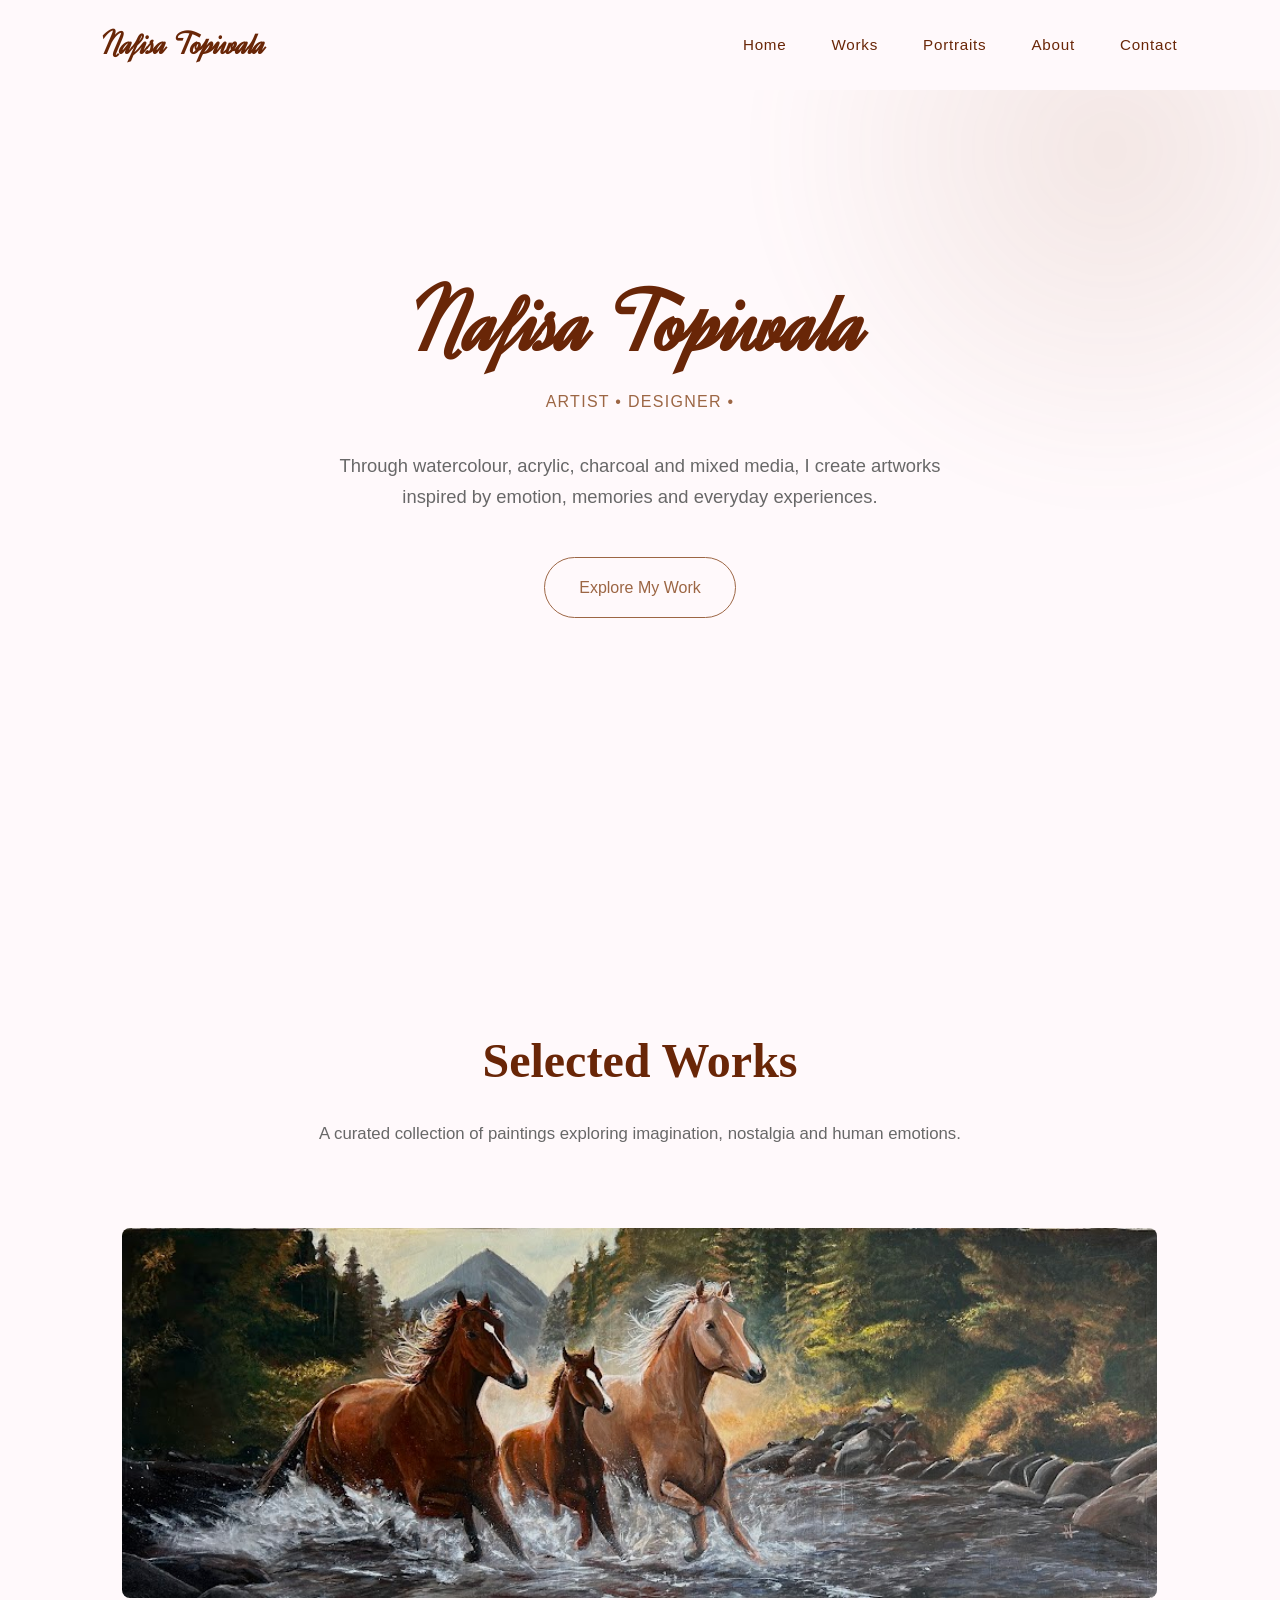
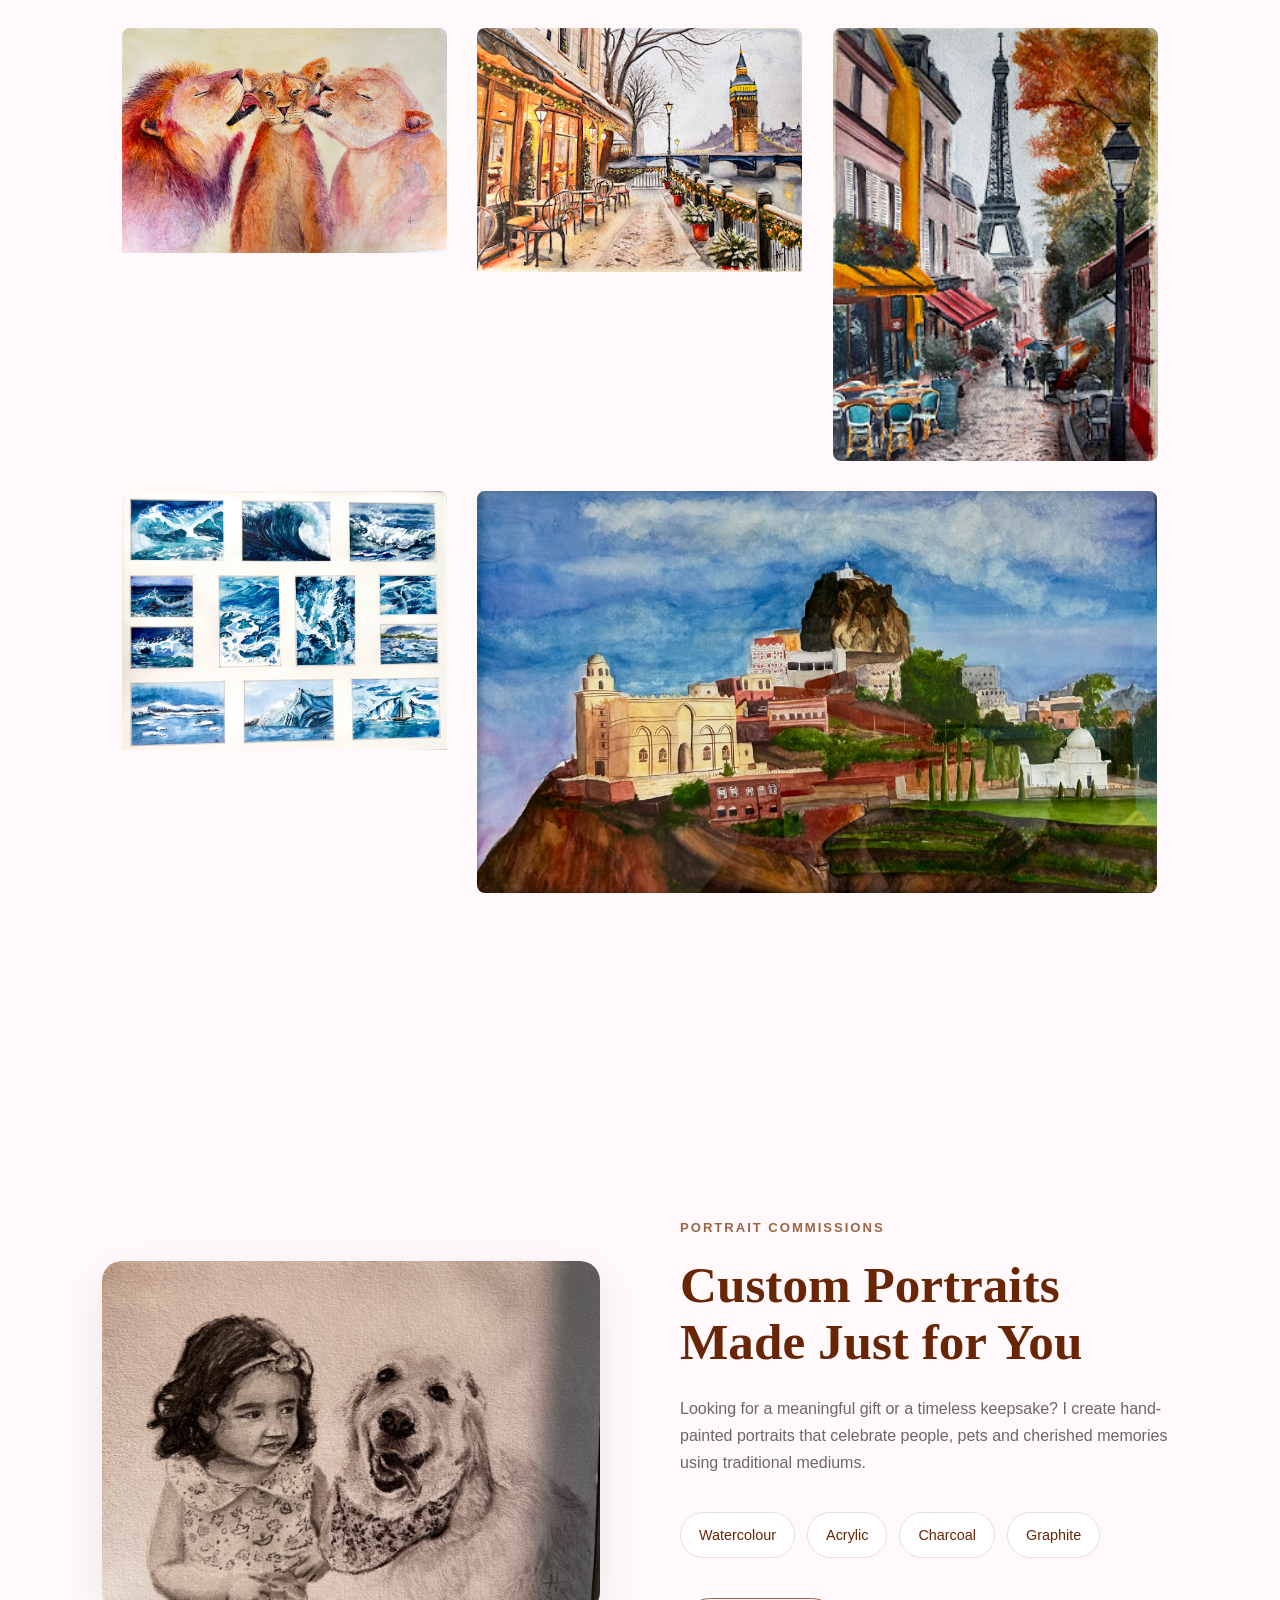
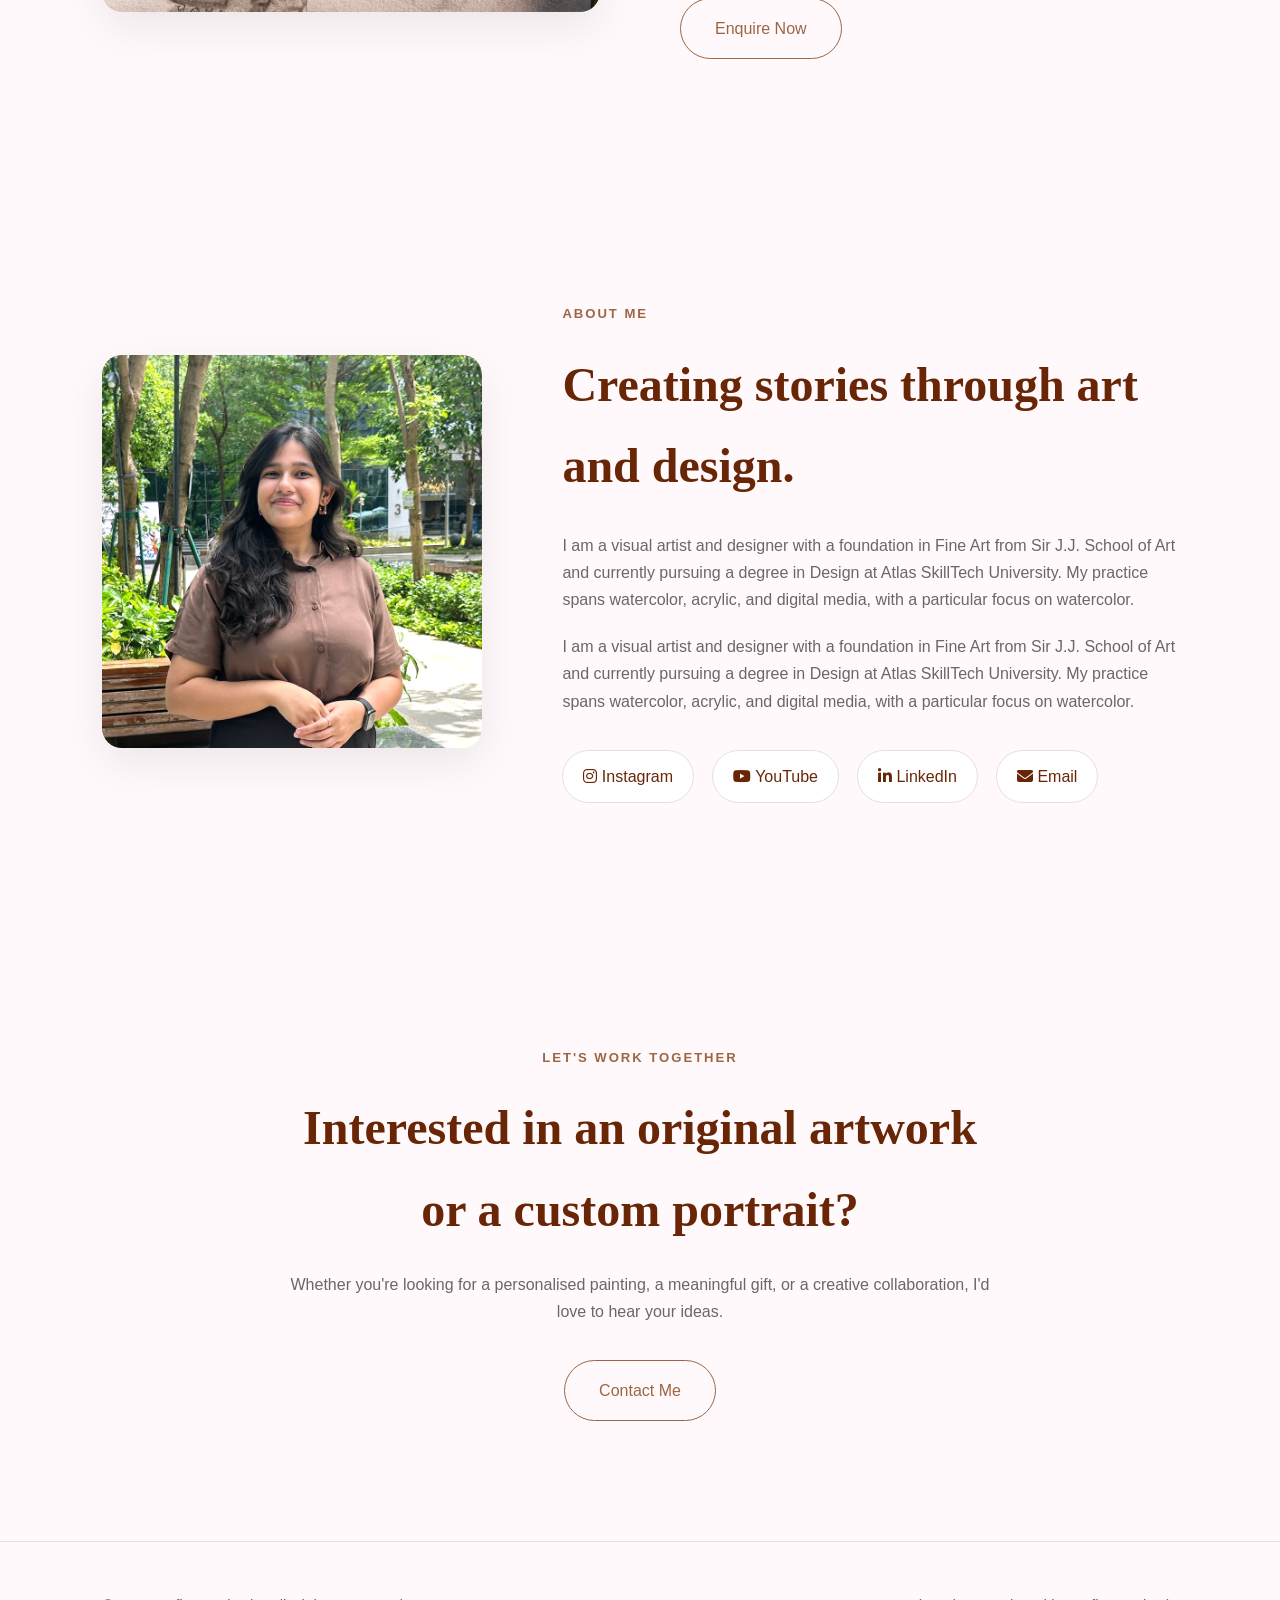
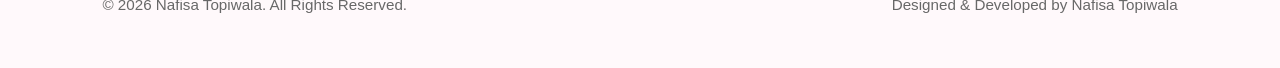
==== index.html @ 3d98a826 "Add files via upload" ====
<!doctype html>
<html lang="en">
  <head>
    <meta charset="UTF-8" />

    <meta name="viewport" content="width=device-width, initial-scale=1.0" />

    <title>Nafisa Topiwala | Artist & Designer</title>

    <meta
      name="description"
      content="Portfolio of artist and designer Nafisa Topiwala showcasing original artworks, portrait commissions and creative projects."
    />

    <link rel="icon" href="favicon.ico" />

    <!-- Google Fonts -->
    <link rel="preconnect" href="https://fonts.googleapis.com" />
    <link rel="preconnect" href="https://fonts.gstatic.com" crossorigin />
    <link
      href="https://fonts.googleapis.com/css2?family=Dynalight&family=Kaushan+Script&family=Playfair+Display:ital,wght@0,400..900;1,400..900&display=swap"
      rel="stylesheet"
    />

    <!-- Font Awesome -->
    <link
      rel="stylesheet"
      href="https://cdnjs.cloudflare.com/ajax/libs/font-awesome/6.6.0/css/all.min.css"
    />

    <!-- CSS -->
    <link rel="stylesheet" href="css/style.css" />
  </head>

  <body>
    <header>
      <nav class="navbar">
        <div class="logo">
          <h2>Nafisa Topiwala</h2>
        </div>

        <ul class="nav-links">
          <li><a href="#">Home</a></li>

          <li><a href="#gallery">Works</a></li>

          <li><a href="#portraits">Portraits</a></li>

          <li><a href="#about">About</a></li>

          <li><a href="contact.html">Contact</a></li>
        </ul>
      </nav>
    </header>

    <!-- ================= HERO ================= -->

    <section class="hero" id="home">
      <div class="hero-content">
        <h1>Nafisa Topiwala</h1>

        <h2>Artist • Designer •</h2>

        <p class="hero-text">
          Through watercolour, acrylic, charcoal and mixed media, I create
          artworks inspired by emotion, memories and everyday experiences.
        </p>

        <a href="#gallery" class="btn-primary"> Explore My Work </a>
      </div>
    </section>

    <!-- ================= GALLERY ================= -->

    <section id="gallery">
      <div class="section-title">
        <h2>Selected Works</h2>

        <p>
          A curated collection of paintings exploring imagination, nostalgia and
          human emotions.
        </p>
      </div>

      <div class="gallery">
        <!-- Artwork 1 -->

        <div
          class="gallery-item hero-art"
          data-title="Horses"
          data-medium="Acrylic"
          data-description="A visual exploration of dreams, hope and childhood imagination."
        >
          <img src="images/horses acrylic.JPG" alt="horse fam" />

          <div class="overlay">
            <h3>Horses</h3>

            <p>Acrylic</p>
          </div>
        </div>

        <!-- Artwork 2 -->

        <div
          class="gallery-item medium"
          data-title="Family"
          data-medium="Watercolour"
          data-description="A quiet reflection on memories and relationships."
        >
          <img src="images/family.JPG" alt="Grey Pearls" />

          <div class="overlay">
            <h3>Family</h3>

            <p>Watercolour</p>
          </div>
        </div>

        <!-- Artwork 3 -->

        <div
          class="gallery-item square"
          data-title="Christmas in London"
          data-medium="Watercolour"
          data-description="Capturing movement, grace and strength."
        >
          <img src="images/london.JPG" alt="london" />

          <div class="overlay">
            <h3>Christmas in London</h3>

            <p>Watercolour</p>
          </div>
        </div>

        <!-- Artwork 4 -->

        <div
          class="gallery-item tall"
          data-title="Paris"
          data-medium="Watercolour"
          data-description="Inspired by architecture and everyday city life."
        >
          <img src="images/paris.JPG" alt="Paris" />

          <div class="overlay">
            <h3>Paris</h3>

            <p>Watercolour</p>
          </div>
        </div>

        <!-- Artwork 5 -->

        <div
          class="gallery-item square"
          data-title="Blue Series"
          data-medium="Acrylic"
          data-description="Exploring emotion through colour and texture."
        >
          <img src="images/blue sereis .jpg" alt="Mighty" />

          <div class="overlay">
            <h3>Blue series</h3>

            <p>Acrylic</p>
          </div>
        </div>

        <!-- Artwork 6 -->

        <div
          class="gallery-item large"
          data-title="Yemen"
          data-medium="Watercolour"
          data-description="A celebration of family, courage and belonging."
        >
          <img src="images/yemen.JPG" alt="Horses" />

          <div class="overlay">
            <h3>Yemen</h3>

            <p>Watercolour</p>
          </div>
        </div>
      </div>
    </section>

    <!-- ================= PORTRAIT COMMISSIONS ================= -->

    <section id="portraits">
      <div class="portraits">
        <div class="portrait-image">
          <img src="images/portrait.JPG" alt="Portrait Commission" />
        </div>

        <div class="portrait-content">
          <span class="section-tag"> Portrait Commissions </span>

          <h2>Custom Portraits Made Just for You</h2>

          <p>
            Looking for a meaningful gift or a timeless keepsake? I create
            hand-painted portraits that celebrate people, pets and cherished
            memories using traditional mediums.
          </p>

          <div class="mediums">
            <span>Watercolour</span>

            <span>Acrylic</span>

            <span>Charcoal</span>

            <span>Graphite</span>
          </div>

          <a href="contact.html" class="btn-primary"> Enquire Now </a>
        </div>
      </div>
    </section>
    <!-- ================= ABOUT ================= -->

    <section id="about">
      <div class="about">
        <div class="about-image">
          <img src="images/me.png" alt="Nafisa Topiwala" />
        </div>

        <div class="about-content">
          <span class="section-tag"> About Me </span>

          <h2>Creating stories through art and design.</h2>

          <p>
            I am a visual artist and designer with a foundation in Fine Art from
            Sir J.J. School of Art and currently pursuing a degree in Design at
            Atlas SkillTech University. My practice spans watercolor, acrylic,
            and digital media, with a particular focus on watercolor.
          </p>

          <p>
            I am a visual artist and designer with a foundation in Fine Art from
            Sir J.J. School of Art and currently pursuing a degree in Design at
            Atlas SkillTech University. My practice spans watercolor, acrylic,
            and digital media, with a particular focus on watercolor.
          </p>

          <div class="social-links">
            <a
              href="https://www.instagram.com/nafus_unique_creations?igsh=MTU2YnB0bTZuMTIxcQ%3D%3D&utm_source=qr"
              target="_blank"
            >
              <i class="fab fa-instagram"></i>

              Instagram
            </a>

            <a
              href="https://youtube.com/@nafusuniquecreation?si=cK5KbiIhk68uxnvi"
              target="_blank"
            >
              <i class="fab fa-youtube"></i>

              YouTube
            </a>

            <a href="https://linkedin.com/in/YOURUSERNAME" target="_blank">
              <i class="fab fa-linkedin-in"></i>

              LinkedIn
            </a>

            <a href="mailto:by.nafu@gmail.com">
              <i class="fas fa-envelope"></i>

              Email
            </a>
          </div>
        </div>
      </div>
    </section>

    <!-- ================= CTA ================= -->

    <section class="cta">
      <div class="cta-content">
        <span class="section-tag"> Let's Work Together </span>

        <h2>Interested in an original artwork or a custom portrait?</h2>

        <p>
          Whether you're looking for a personalised painting, a meaningful gift,
          or a creative collaboration, I'd love to hear your ideas.
        </p>

        <a href="contact.html" class="btn-primary"> Contact Me </a>
      </div>
    </section>

    <!-- ================= FOOTER ================= -->

    <footer>
      <p>© 2026 Nafisa Topiwala. All Rights Reserved.</p>

      <p>Designed & Developed by Nafisa Topiwala</p>
    </footer>
    <!-- ================= LIGHTBOX ================= -->

    <div class="lightbox">
      <span class="close">&times;</span>

      <button class="prev" aria-label="Previous Artwork">&#10094;</button>

      <div class="lightbox-content">
        <img class="lightbox-image" src="" alt="Artwork" />

        <div class="lightbox-info">
          <h2 class="art-title"></h2>

          <p class="art-medium"></p>

          <p class="art-description"></p>
        </div>
      </div>

      <button class="next" aria-label="Next Artwork">&#10095;</button>
    </div>

    <!-- ================= JAVASCRIPT ================= -->

    <script src="js/script.js"></script>
  </body>
</html>
---- css/style.css ----
/*======================================================
                    GOOGLE FONTS
======================================================*/

@import url("https://fonts.googleapis.com/css2?family=Dynalight&family=Kaushan+Script&family=Playfair+Display:ital,wght@0,400..900;1,400..900&display=swap");

/*======================================================
                    ROOT VARIABLES
======================================================*/

:root {
  --bg: #fff9fb;

  --text: #692607;
  --light-text: #686868;

  --accent: #9c6644;
  --accent-light: #c08962;

  --line: #e6dfd6;

  --shadow: 0 15px 45px rgba(0, 0, 0, 0.08);

  --radius: 18px;

  --transition: 0.45s ease;

  --max-width: 1300px;
}

/*======================================================
                        RESET
======================================================*/

* {
  margin: 0;
  padding: 0;
  box-sizing: border-box;
}

html {
  scroll-behavior: smooth;
}

body {
  background: var(--bg);

  color: var(--text);

  font-family: "Inter", sans-serif;

  overflow-x: hidden;

  line-height: 1.7;

  position: relative;
}

/*======================================================
                PAPER TEXTURE
======================================================*/

body::before {
  content: "";

  position: fixed;

  inset: 0;

  opacity: 0.18;

  pointer-events: none;

  background-image:
    radial-gradient(
      circle at 20% 20%,
      rgba(0, 0, 0, 0.02) 0 1px,
      transparent 1px
    ),
    radial-gradient(
      circle at 80% 30%,
      rgba(0, 0, 0, 0.02) 0 1px,
      transparent 1px
    ),
    radial-gradient(
      circle at 40% 80%,
      rgba(0, 0, 0, 0.015) 0 1px,
      transparent 1px
    );

  background-size:
    130px 130px,
    180px 180px,
    150px 150px;

  z-index: -1;
}

/*======================================================
                SCROLLBAR
======================================================*/

::-webkit-scrollbar {
  width: 10px;
}

::-webkit-scrollbar-track {
  background: #efe9df;
}

::-webkit-scrollbar-thumb {
  background: var(--accent);

  border-radius: 20px;
}

::-webkit-scrollbar-thumb:hover {
  background: #7b5238;
}

/*======================================================
                    LINKS
======================================================*/

a {
  text-decoration: none;

  color: inherit;
}

/*======================================================
                IMAGES
======================================================*/

img {
  width: 100%;

  display: block;
}

/*======================================================
                SECTION SPACING
======================================================*/

section {
  width: 100%;

  padding: 120px 8%;
}

.section-title {
  max-width: 700px;

  margin: auto;

  text-align: center;

  margin-bottom: 80px;
}

.section-title h2 {
  font-family: "", serif;

  font-size: 3rem;

  font-weight: 600;

  margin-bottom: 18px;
}

.section-title p {
  color: var(--light-text);

  font-size: 1.05rem;
}

/*======================================================
                    NAVIGATION
======================================================*/

header {
  position: fixed;

  top: 0;

  left: 0;

  width: 100%;

  z-index: 1000;

  background: transparent;

  transition: 0.35s ease;
}

.navbar {
  background: #fff9fb;
  max-width: 100%;

  margin: auto;

  height: 90px;

  display: flex;

  justify-content: space-between;

  align-items: center;

  padding: 0 8%;
}

.logo h2 {
  font-family: "Dynalight", serif;

  font-size: 2rem;

  font-weight: 600;
}

.nav-links {
  display: flex;

  list-style: none;

  gap: 45px;
}

.nav-links a {
  position: relative;

  font-size: 0.95rem;

  letter-spacing: 0.05em;

  transition: 0.3s;
}

.nav-links a::after {
  content: "";

  position: absolute;

  left: 0;

  bottom: -8px;

  width: 0;

  height: 1px;

  background: var(--accent);

  transition: 0.4s;
}

.nav-links a:hover {
  color: var(--accent);
}

.nav-links a:hover::after {
  width: 100%;
}

/*======================================================
            GLASS EFFECT AFTER SCROLL
======================================================*/

header.scrolled {
  backdrop-filter: blur(18px);

  -webkit-backdrop-filter: blur(18px);

  background: rgba(250, 248, 244, 0.95);

  border-bottom: 1px solid rgba(0, 0, 0, 0.05);

  box-shadow: 0 8px 25px rgba(0, 0, 0, 0.06);
}
/*======================================================
                    HERO
======================================================*/

.hero {
  min-height: 100vh;

  padding-top: 120px;

  display: flex;

  justify-content: center;

  align-items: center;

  text-align: center;

  position: relative;

  overflow: hidden;
}

.hero::before {
  content: "";

  position: absolute;

  width: 700px;

  height: 700px;

  background: radial-gradient(
    circle,
    rgba(156, 102, 68, 0.12),
    transparent 70%
  );

  border-radius: 50%;

  top: -200px;

  right: -180px;

  filter: blur(30px);
}

.hero-content {
  max-width: 900px;

  z-index: 2;
}

.hero h1 {
  font-family: "Dynalight", serif;

  font-size: 5.5rem;

  font-weight: 600;

  line-height: 1;

  margin-bottom: 18px;
}

.hero h2 {
  font-weight: 400;

  letter-spacing: 0.08em;

  text-transform: uppercase;

  color: var(--accent);

  margin-bottom: 35px;

  font-size: 1rem;
}

.hero-text {
  max-width: 650px;

  margin: auto;

  color: var(--light-text);

  font-size: 1.15rem;

  margin-bottom: 45px;
}

/*======================================================
                    BUTTON
======================================================*/

.btn-primary {
  display: inline-block;

  padding: 16px 34px;

  border: 1px solid var(--accent);

  border-radius: 50px;

  color: var(--accent);

  transition: var(--transition);

  font-weight: 500;
}

.btn-primary:hover {
  background: var(--accent);

  color: white;

  transform: translateY(-4px);

  box-shadow: 0 12px 30px rgba(156, 102, 68, 0.18);
}
/*======================================================
                    GALLERY
======================================================*/

.gallery {
  max-width: 1200px;
  margin: 80px auto;
  padding: 0 20px;

  display: grid;
  grid-template-columns: repeat(12, 1fr);
  gap: 30px;
}

.large {
  grid-column: span 8;
}

.medium {
  grid-column: span 4;
}

.square {
  grid-column: span 4;
}

.tall {
  grid-column: span 4;
}

.hero-art {
  grid-column: 1 / -1;
}

.gallery-item {
  position: relative;
  overflow: hidden;
  border-radius: 8px;
}

.gallery-item img {
  width: 100%;
  height: auto;
  display: block;

  transition: 0.45s ease;
}

.gallery-item:hover img {
  transform: scale(1.04);
}

@media (max-width: 900px) {
  .gallery {
    grid-template-columns: repeat(2, 1fr);
  }

  .hero-art,
  .large,
  .medium,
  .square,
  .tall {
    grid-column: span 1;
  }
}

@media (max-width: 600px) {
  .gallery {
    grid-template-columns: 1fr;
  }
}
/*======================================================
                OVERLAY
======================================================*/
.overlay {
  position: absolute;

  inset: 0;

  display: flex;

  flex-direction: column;

  justify-content: flex-end;

  padding: 32px;

  background: linear-gradient(
    to top,
    rgba(0, 0, 0, 0.75),
    rgba(0, 0, 0, 0.15),
    transparent
  );

  color: white;

  opacity: 0;

  transition: 0.35s ease;
}

.gallery-item:hover .overlay {
  opacity: 1;
}

.overlay h3 {
  font-family: "Cormorant Garamond", serif;

  font-size: 2rem;

  margin-bottom: 8px;

  transform: translateY(25px);

  transition: 0.45s;
}

.overlay p {
  font-size: 0.95rem;

  opacity: 0.85;

  margin-bottom: 12px;

  transform: translateY(25px);

  transition: 0.55s;
}

.overlay span {
  display: inline-block;

  width: max-content;

  padding: 8px 18px;

  border: 1px solid rgba(255, 255, 255, 0.4);

  border-radius: 40px;

  font-size: 0.8rem;

  letter-spacing: 0.05em;

  transform: translateY(25px);

  transition: 0.65s;
}

.gallery-item:hover .overlay h3,
.gallery-item:hover .overlay p,
.gallery-item:hover .overlay span {
  transform: translateY(0);
}

/*======================================================
                LIGHTBOX
======================================================*/

.lightbox {
  position: fixed;

  inset: 0;

  background: rgba(15, 15, 15, 0.95);

  display: flex;

  justify-content: center;

  align-items: center;

  opacity: 0;

  visibility: hidden;

  transition: 0.35s;

  z-index: 9999;

  padding: 50px;
}

.lightbox.active {
  opacity: 1;

  visibility: visible;
}

.lightbox-image {
  max-width: 88vw;

  max-height: 85vh;

  border-radius: 10px;

  box-shadow: 0 30px 80px rgba(0, 0, 0, 0.5);

  animation: zoomImage 0.4s ease;
}

.close {
  position: absolute;

  top: 35px;

  right: 45px;

  color: white;

  font-size: 3rem;

  cursor: pointer;

  transition: 0.3s;
}

.close:hover {
  transform: rotate(90deg);

  color: var(--accent-light);
}

/*======================================================
            LIGHTBOX ANIMATION
======================================================*/

@keyframes zoomImage {
  from {
    opacity: 0;

    transform: scale(0.8);
  }

  to {
    opacity: 1;

    transform: scale(1);
  }
}

/*======================================================
            SECTION TAG
======================================================*/

.section-tag {
  display: inline-block;

  margin-bottom: 18px;

  letter-spacing: 0.15em;

  text-transform: uppercase;

  color: var(--accent);

  font-size: 0.82rem;

  font-weight: 600;
}
/*======================================================
                PORTRAITS SECTION
======================================================*/

.portraits {
  max-width: 1300px;

  margin: auto;

  display: grid;

  grid-template-columns: 1fr 1fr;

  align-items: center;

  gap: 80px;
}

.portrait-image {
  overflow: hidden;

  border-radius: 20px;

  box-shadow: var(--shadow);
}

.portrait-image img {
  transition: 0.8s ease;
}

.portrait-image:hover img {
  transform: scale(1.05);
}

.portrait-content h2 {
  font-family: "Cormorant Garamond", serif;

  font-size: 3.2rem;

  margin-bottom: 25px;

  line-height: 1.1;
}

.portrait-content p {
  color: var(--light-text);

  margin-bottom: 35px;
}

.mediums {
  display: flex;

  flex-wrap: wrap;

  gap: 12px;

  margin-bottom: 40px;
}

.mediums span {
  border: 1px solid var(--line);

  padding: 10px 18px;

  border-radius: 40px;

  font-size: 0.9rem;

  background: white;

  transition: 0.3s;
}

.mediums span:hover {
  background: var(--accent);

  color: white;
}

/*======================================================
                    ABOUT
======================================================*/

.about {
  max-width: 1300px;

  margin: auto;

  display: grid;

  grid-template-columns: 380px 1fr;

  gap: 80px;

  align-items: center;
}

.about-image {
  overflow: hidden;

  border-radius: 20px;

  box-shadow: var(--shadow);
}

.about-image img {
  transition: 0.8s;
}

.about-image:hover img {
  transform: scale(1.05);
}

.about-content h2 {
  font-family: "Cormorant Garamond", serif;

  font-size: 3rem;

  margin-bottom: 25px;
}

.about-content p {
  color: var(--light-text);

  margin-bottom: 20px;
}

.social-links {
  display: flex;

  flex-wrap: wrap;

  gap: 18px;

  margin-top: 35px;
}

.social-links a {
  border: 1px solid var(--line);

  padding: 12px 20px;

  border-radius: 40px;

  transition: 0.35s;

  background: white;
}

.social-links a:hover {
  background: var(--accent);

  color: white;

  transform: translateY(-3px);
}

/*======================================================
                CALL TO ACTION
======================================================*/

.cta {
  text-align: center;
}

.cta-content {
  max-width: 700px;

  margin: auto;
}

.cta h2 {
  font-family: "Cormorant Garamond", serif;

  font-size: 3rem;

  margin-bottom: 20px;
}

.cta p {
  color: var(--light-text);

  margin-bottom: 35px;
}

/*======================================================
                    FOOTER
======================================================*/

footer {
  padding: 50px 8%;

  border-top: 1px solid var(--line);

  display: flex;

  justify-content: space-between;

  align-items: center;

  flex-wrap: wrap;

  gap: 15px;

  color: var(--light-text);

  font-size: 0.95rem;
}

/*======================================================
                SCROLL ANIMATION
======================================================*/

.reveal {
  opacity: 0;

  transform: translateY(70px);

  transition: 1s ease;
}

.reveal.active {
  opacity: 1;

  transform: translateY(0);
}

/*======================================================
            HOVER IMPROVEMENTS
======================================================*/

.gallery-item,
.portrait-image,
.about-image {
  will-change: transform;
}

/*======================================================
            SELECTION COLOR
======================================================*/

::selection {
  background: var(--accent);

  color: white;
}
/*======================================================
                    LARGE LAPTOP
======================================================*/

@media (max-width: 1200px) {
  .hero h1 {
    font-size: 4.5rem;
  }

  .section-title h2,
  .about-content h2,
  .cta h2,
  .portrait-content h2 {
    font-size: 2.6rem;
  }
}

/*======================================================
                    TABLET
======================================================*/

@media (max-width: 992px) {
  section {
    padding: 90px 6%;
  }

  .navbar {
    padding: 22px 6%;
  }

  .hero h1 {
    font-size: 4rem;
  }

  .hero-text {
    font-size: 1rem;
  }

  .gallery {
    grid-template-columns: repeat(2, 1fr);
  }

  .portraits {
    grid-template-columns: 1fr;
  }

  .about {
    grid-template-columns: 1fr;
  }

  .about-image {
    max-width: 420px;

    margin: auto;
  }

  footer {
    justify-content: center;

    text-align: center;
  }
}

/*======================================================
                    MOBILE
======================================================*/

@media (max-width: 768px) {
  .navbar {
    flex-direction: column;

    gap: 20px;
  }

  .nav-links {
    gap: 22px;

    flex-wrap: wrap;

    justify-content: center;
  }

  .hero {
    padding-top: 130px;
  }

  .hero h1 {
    font-size: 3.2rem;
  }

  .hero h2 {
    font-size: 0.85rem;
  }

  .hero-text {
    font-size: 0.95rem;
  }

  .section-title {
    margin-bottom: 50px;
  }

  .section-title h2 {
    font-size: 2.4rem;
  }

  .gallery {
    grid-template-columns: 1fr;
  }

  .gallery-item {
    grid-row: span 28 !important;
  }

  .portrait-content h2 {
    font-size: 2.5rem;
  }

  .about-content h2 {
    font-size: 2.5rem;
  }

  .cta h2 {
    font-size: 2.4rem;
  }

  .social-links {
    justify-content: center;
  }

  .mediums {
    justify-content: center;
  }

  .lightbox {
    padding: 20px;
  }

  .lightbox-image {
    max-width: 95vw;

    max-height: 75vh;
  }

  .close {
    top: 18px;

    right: 22px;

    font-size: 2.3rem;
  }
}

/*======================================================
                SMALL PHONES
======================================================*/

@media (max-width: 480px) {
  section {
    padding: 75px 5%;
  }

  .logo h2 {
    font-size: 1.7rem;
  }

  .hero h1 {
    font-size: 2.6rem;

    line-height: 1.1;
  }

  .hero h2 {
    font-size: 0.8rem;
  }

  .hero-text {
    font-size: 0.92rem;
  }

  .btn-primary {
    padding: 14px 28px;
  }

  .section-title h2 {
    font-size: 2rem;
  }

  .about-content h2 {
    font-size: 2rem;
  }

  .portrait-content h2 {
    font-size: 2rem;
  }

  .cta h2 {
    font-size: 2rem;
  }

  .gallery {
    gap: 18px;
  }

  .social-links {
    flex-direction: column;
  }

  .social-links a {
    text-align: center;
  }

  .mediums {
    gap: 10px;
  }

  .mediums span {
    font-size: 0.8rem;
  }

  footer {
    flex-direction: column;

    font-size: 0.85rem;
  }
}

/*======================================================
            HOVER ONLY ON DESKTOP
======================================================*/

@media (hover: hover) {
  .gallery-item:hover {
    transform: translateY(-10px);
  }

  .btn-primary:hover {
    transform: translateY(-4px);
  }
}

/*======================================================
            REDUCE MOTION
======================================================*/

@media (prefers-reduced-motion: reduce) {
  * {
    animation: none !important;

    transition: none !important;

    scroll-behavior: auto !important;
  }
}
/*======================================================
                    CONTACT PAGE
======================================================*/

.contact-page {
  min-height: 100vh;

  padding-top: 170px;
}

.contact-heading {
  max-width: 700px;

  margin: auto;

  text-align: center;

  margin-bottom: 80px;
}

.contact-heading h1 {
  font-family: "Cormorant Garamond", serif;

  font-size: 4rem;

  margin-bottom: 20px;
}

.contact-heading p {
  color: var(--light-text);
}

.contact-container {
  max-width: 1200px;

  margin: auto;

  display: grid;

  grid-template-columns: 1fr 1.4fr;

  gap: 80px;
}

.contact-info h2 {
  font-family: "Cormorant Garamond", serif;

  margin-bottom: 30px;

  font-size: 2rem;
}

.contact-info p {
  margin-bottom: 28px;

  color: var(--light-text);
}

.contact-form {
  background: white;

  padding: 50px;

  border-radius: 20px;

  box-shadow: var(--shadow);
}

.contact-form form {
  display: flex;

  flex-direction: column;

  gap: 22px;
}

.contact-form input,
.contact-form textarea {
  border: none;

  border-bottom: 1px solid var(--line);

  padding: 16px 5px;

  font-size: 1rem;

  background: none;

  font-family: "Inter", sans-serif;

  outline: none;
}

.contact-form textarea {
  resize: vertical;
}

.contact-form input:focus,
.contact-form textarea:focus {
  border-color: var(--accent);
}

@media (max-width: 900px) {
  .contact-container {
    grid-template-columns: 1fr;
  }
}
/*======================================================
                CONTACT LINKS
======================================================*/

.contact-links {
  display: flex;

  flex-direction: column;

  gap: 18px;

  margin-top: 40px;
}

.contact-links a {
  display: flex;

  align-items: center;

  gap: 20px;

  padding: 20px;

  background: white;

  border-radius: 16px;

  transition: 0.35s;

  box-shadow: 0 8px 25px rgba(0, 0, 0, 0.05);
}

.contact-links a:hover {
  transform: translateY(-6px);

  box-shadow: 0 18px 45px rgba(0, 0, 0, 0.1);
}

.contact-links i {
  width: 55px;

  height: 55px;

  display: flex;

  align-items: center;

  justify-content: center;

  border-radius: 50%;

  background: #f3eee7;

  color: var(--accent);

  font-size: 1.2rem;

  transition: 0.3s;
}

.contact-links h3 {
  margin-bottom: 5px;

  font-size: 1rem;

  font-weight: 600;
}
.contact-links a:hover i {
  background: var(--accent);

  color: white;
}
.contact-links p {
  margin: 0;

  color: var(--light-text);

  font-size: 0.92rem;
}
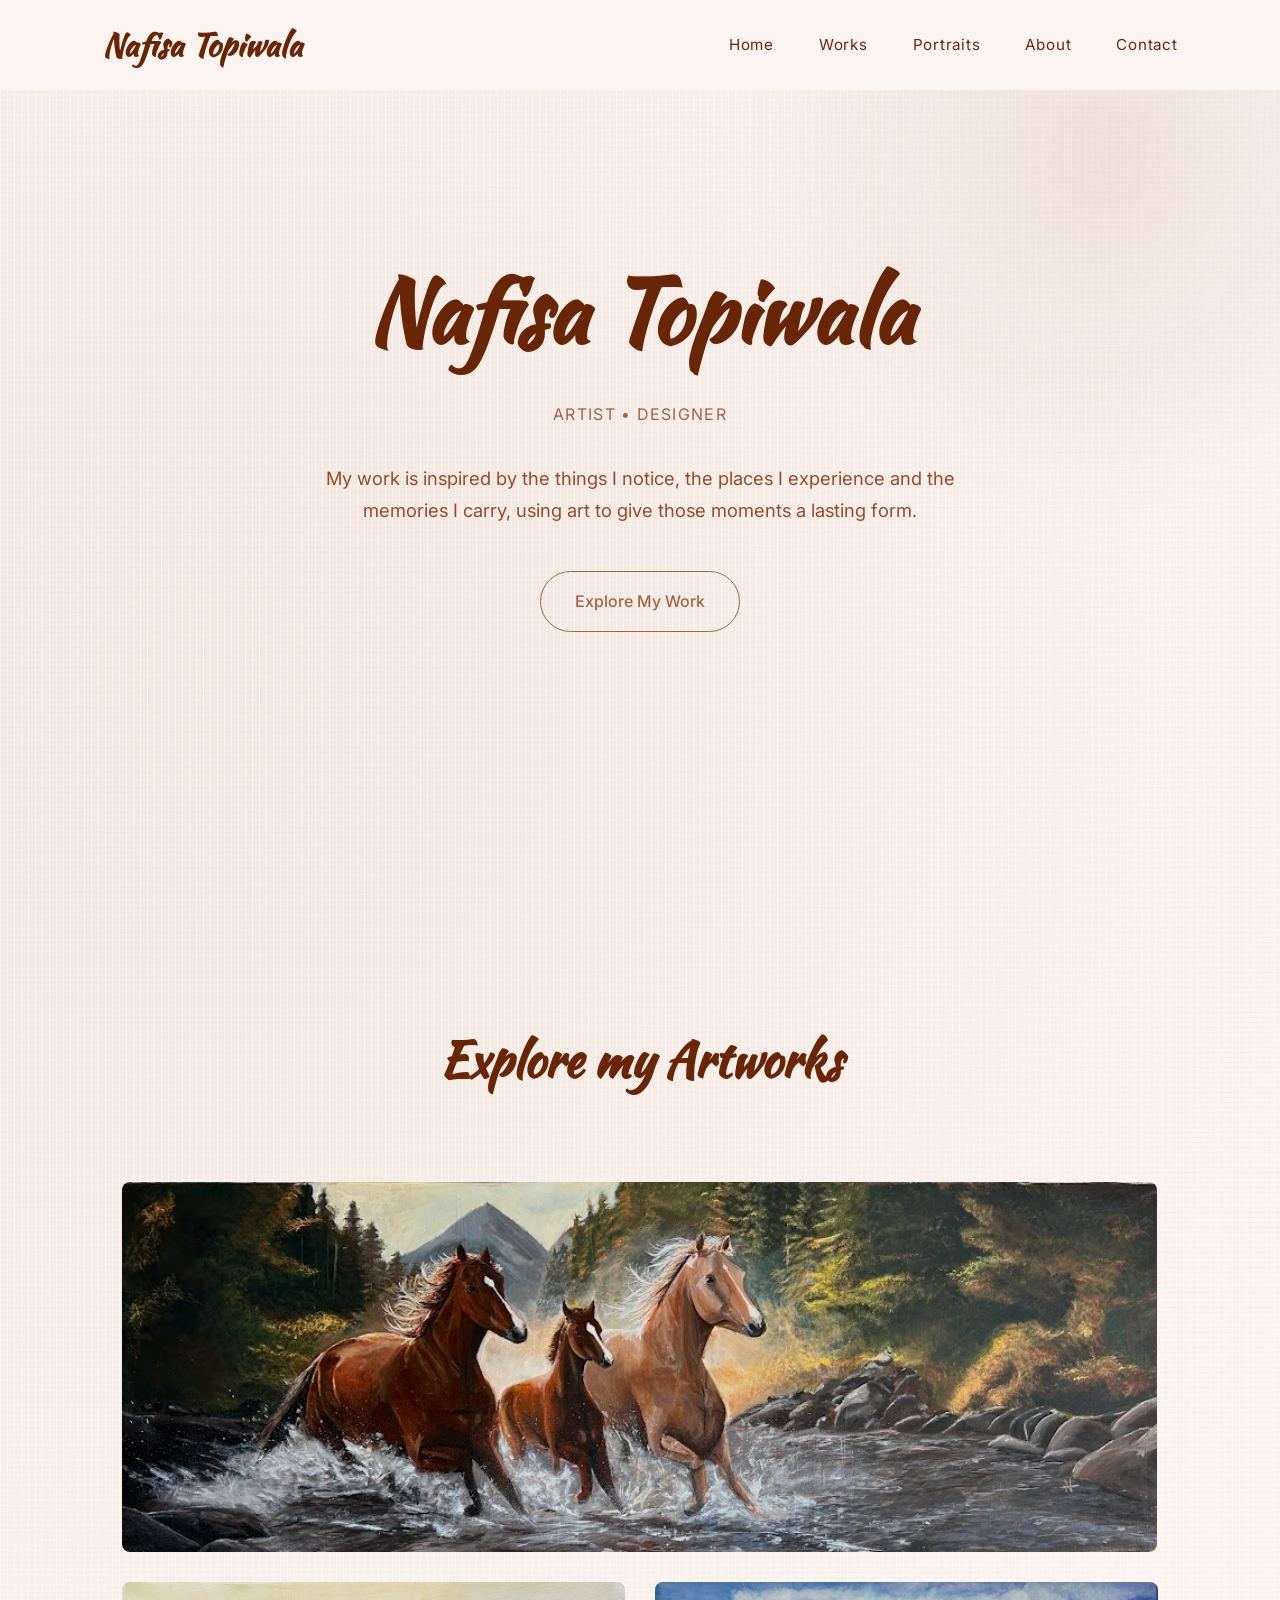
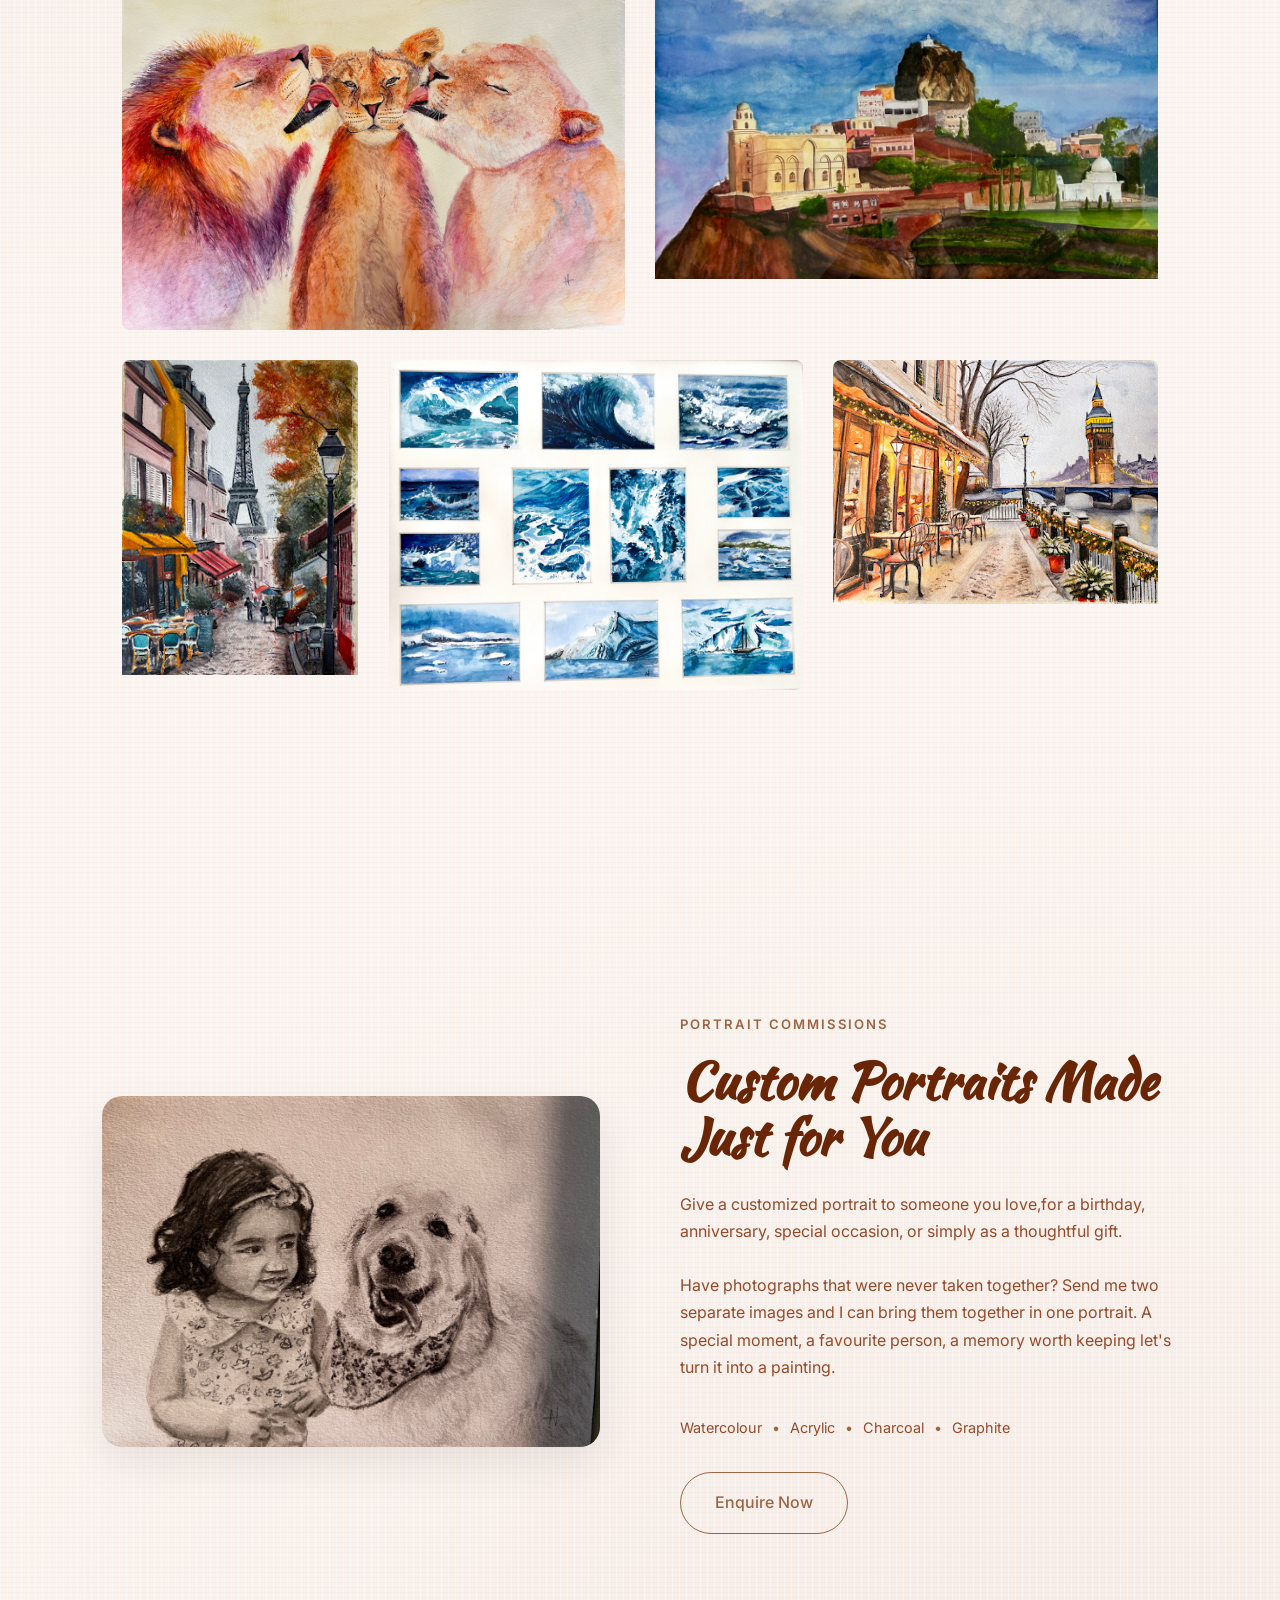
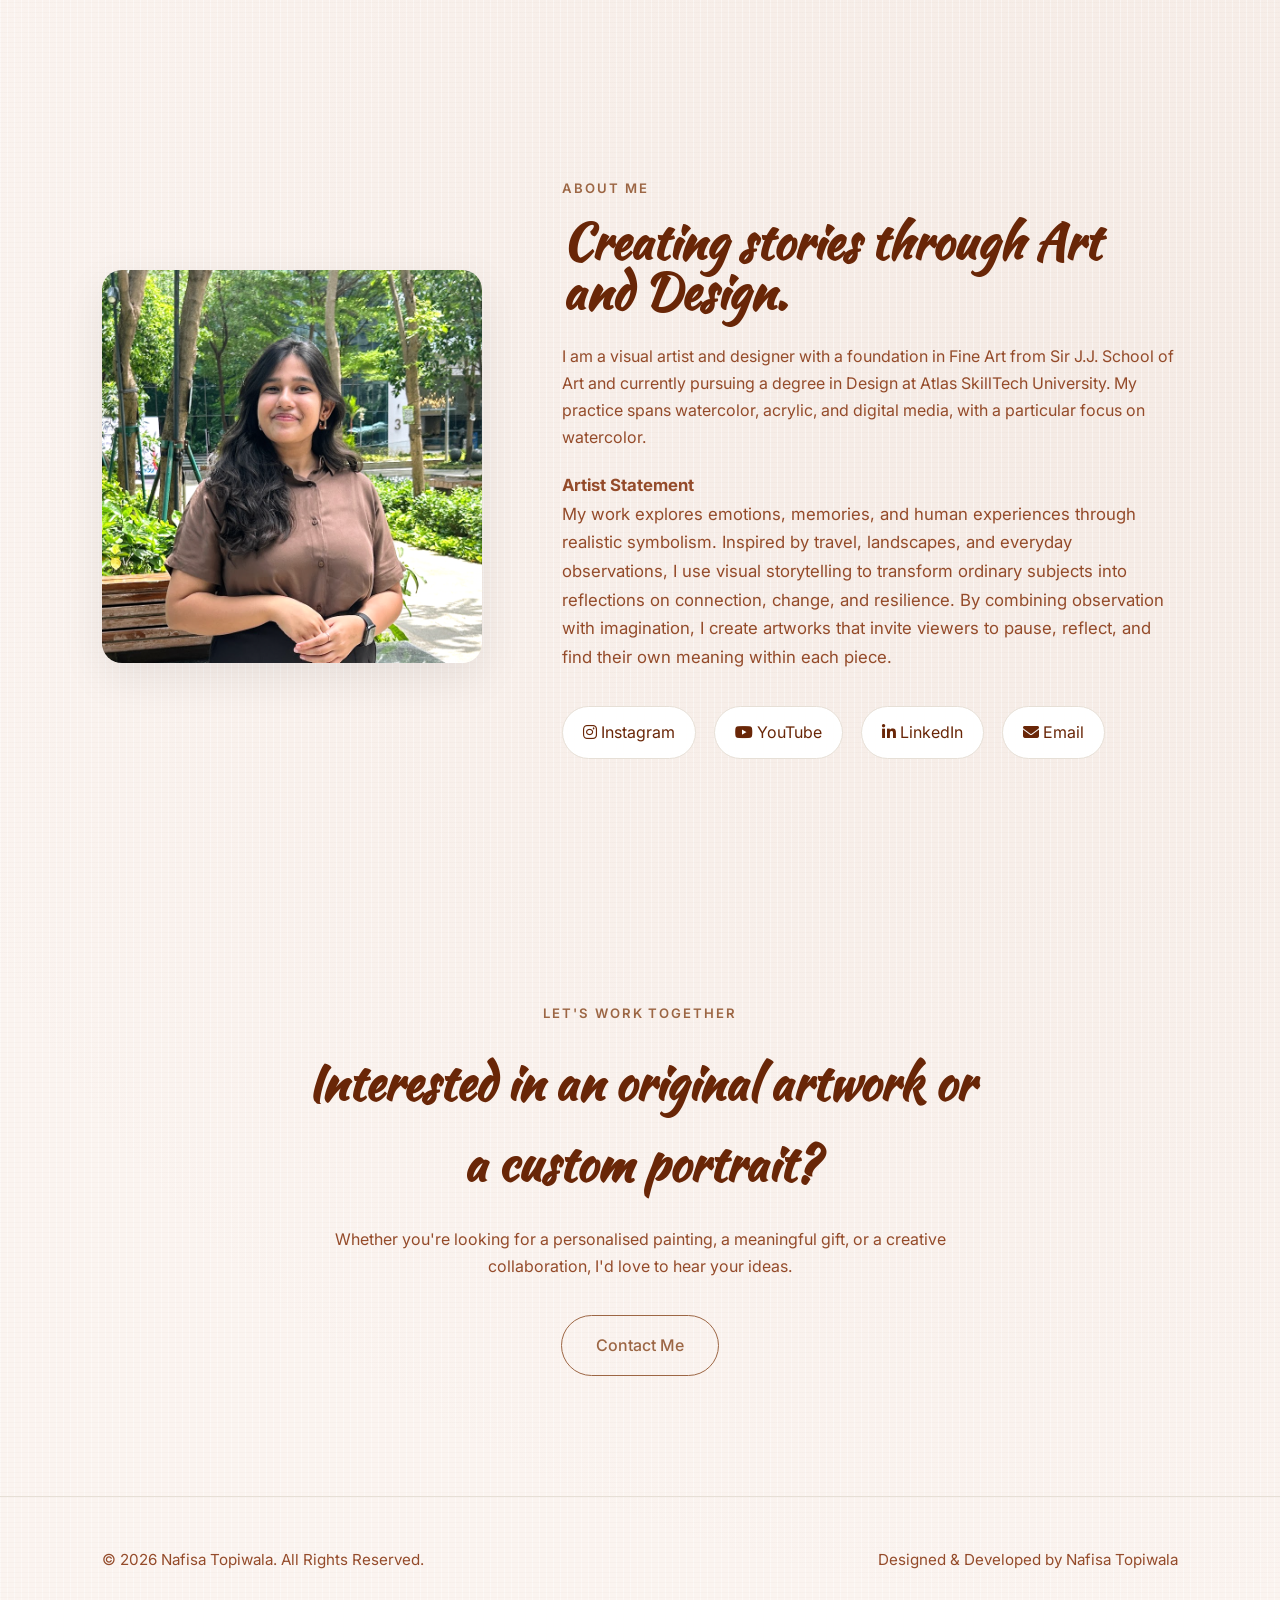
==== commit f4d03ee9: "Deploy updated root layout and clean up folders" ====
--- a/index.html
+++ b/index.html
@@ -18,7 +18,7 @@
     <link rel="preconnect" href="https://fonts.googleapis.com" />
     <link rel="preconnect" href="https://fonts.gstatic.com" crossorigin />
     <link
-      href="https://fonts.googleapis.com/css2?family=Dynalight&family=Kaushan+Script&family=Playfair+Display:ital,wght@0,400..900;1,400..900&display=swap"
+      href="https://fonts.googleapis.com/css2?family=Inter:wght@400;500;600;700&family=Kaushan+Script&display=swap"
       rel="stylesheet"
     />
 
@@ -39,7 +39,19 @@
           <h2>Nafisa Topiwala</h2>
         </div>
 
-        <ul class="nav-links">
+        <button
+          class="nav-toggle"
+          type="button"
+          aria-label="Open navigation menu"
+          aria-expanded="false"
+          aria-controls="primary-navigation"
+        >
+          <span></span>
+          <span></span>
+          <span></span>
+        </button>
+
+        <ul class="nav-links" id="primary-navigation">
           <li><a href="#">Home</a></li>
 
           <li><a href="#gallery">Works</a></li>
@@ -58,12 +70,14 @@
     <section class="hero" id="home">
       <div class="hero-content">
         <h1>Nafisa Topiwala</h1>
-
-        <h2>Artist • Designer •</h2>
+        <br />
+
+        <h2>Artist • Designer</h2>
 
         <p class="hero-text">
-          Through watercolour, acrylic, charcoal and mixed media, I create
-          artworks inspired by emotion, memories and everyday experiences.
+          My work is inspired by the things I notice, the places I experience
+          and the memories I carry, using art to give those moments a lasting
+          form.
         </p>
 
         <a href="#gallery" class="btn-primary"> Explore My Work </a>
@@ -74,12 +88,7 @@
 
     <section id="gallery">
       <div class="section-title">
-        <h2>Selected Works</h2>
-
-        <p>
-          A curated collection of paintings exploring imagination, nostalgia and
-          human emotions.
-        </p>
+        <h2>Explore my Artworks</h2>
       </div>
 
       <div class="gallery">
@@ -103,7 +112,7 @@
         <!-- Artwork 2 -->
 
         <div
-          class="gallery-item medium"
+          class="gallery-item family-art"
           data-title="Family"
           data-medium="Watercolour"
           data-description="A quiet reflection on memories and relationships."
@@ -120,7 +129,7 @@
         <!-- Artwork 3 -->
 
         <div
-          class="gallery-item square"
+          class="gallery-item london-art"
           data-title="Christmas in London"
           data-medium="Watercolour"
           data-description="Capturing movement, grace and strength."
@@ -137,7 +146,7 @@
         <!-- Artwork 4 -->
 
         <div
-          class="gallery-item tall"
+          class="gallery-item paris-art"
           data-title="Paris"
           data-medium="Watercolour"
           data-description="Inspired by architecture and everyday city life."
@@ -154,7 +163,7 @@
         <!-- Artwork 5 -->
 
         <div
-          class="gallery-item square"
+          class="gallery-item blue-series-art"
           data-title="Blue Series"
           data-medium="Acrylic"
           data-description="Exploring emotion through colour and texture."
@@ -171,7 +180,7 @@
         <!-- Artwork 6 -->
 
         <div
-          class="gallery-item large"
+          class="gallery-item yemen-art"
           data-title="Yemen"
           data-medium="Watercolour"
           data-description="A celebration of family, courage and belonging."
@@ -201,9 +210,13 @@
           <h2>Custom Portraits Made Just for You</h2>
 
           <p>
-            Looking for a meaningful gift or a timeless keepsake? I create
-            hand-painted portraits that celebrate people, pets and cherished
-            memories using traditional mediums.
+            Give a customized portrait to someone you love,for a birthday,
+            anniversary, special occasion, or simply as a thoughtful gift.
+            <br /><br />
+            Have photographs that were never taken together? Send me two
+            separate images and I can bring them together in one portrait. A
+            special moment, a favourite person, a memory worth keeping let's
+            turn it into a painting.
           </p>
 
           <div class="mediums">
@@ -231,7 +244,7 @@
         <div class="about-content">
           <span class="section-tag"> About Me </span>
 
-          <h2>Creating stories through art and design.</h2>
+          <h2>Creating stories through Art and Design.</h2>
 
           <p>
             I am a visual artist and designer with a foundation in Fine Art from
@@ -240,16 +253,20 @@
             and digital media, with a particular focus on watercolor.
           </p>
 
-          <p>
-            I am a visual artist and designer with a foundation in Fine Art from
-            Sir J.J. School of Art and currently pursuing a degree in Design at
-            Atlas SkillTech University. My practice spans watercolor, acrylic,
-            and digital media, with a particular focus on watercolor.
+          <p class="artist-statement">
+            <b> Artist Statement</b><br />
+            My work explores emotions, memories, and human experiences through
+            realistic symbolism. Inspired by travel, landscapes, and everyday
+            observations, I use visual storytelling to transform ordinary
+            subjects into reflections on connection, change, and resilience. By
+            combining observation with imagination, I create artworks that
+            invite viewers to pause, reflect, and find their own meaning within
+            each piece.
           </p>
 
           <div class="social-links">
             <a
-              href="https://www.instagram.com/nafus_unique_creations?igsh=MTU2YnB0bTZuMTIxcQ%3D%3D&utm_source=qr"
+              href="https://www.instagram.com/nafus_unique_creations?utm_medium=copy_link"
               target="_blank"
             >
               <i class="fab fa-instagram"></i>
@@ -266,7 +283,10 @@
               YouTube
             </a>
 
-            <a href="https://linkedin.com/in/YOURUSERNAME" target="_blank">
+            <a
+              href="https://www.linkedin.com/in/nafisatopiwala/"
+              target="_blank"
+            >
               <i class="fab fa-linkedin-in"></i>
 
               LinkedIn
@@ -330,6 +350,6 @@
 
     <!-- ================= JAVASCRIPT ================= -->
 
-    <script src="js/script.js"></script>
+    <script src="css/js/script.js"></script>
   </body>
 </html>
--- a/css/style.css
+++ b/css/style.css
@@ -2,7 +2,7 @@
                     GOOGLE FONTS
 ======================================================*/
 
-@import url("https://fonts.googleapis.com/css2?family=Dynalight&family=Kaushan+Script&family=Playfair+Display:ital,wght@0,400..900;1,400..900&display=swap");
+@import url("https://fonts.googleapis.com/css2?family=Inter:wght@400;500;600;700&family=Kaushan+Script&display=swap");
 
 /*======================================================
                     ROOT VARIABLES
@@ -12,7 +12,7 @@
   --bg: #fff9fb;
 
   --text: #692607;
-  --light-text: #686868;
+  --light-text: #944b2a;
 
   --accent: #9c6644;
   --accent-light: #c08962;
@@ -43,7 +43,28 @@
 }
 
 body {
-  background: var(--bg);
+  background-color: #fbf4f0;
+  background-image:
+    repeating-linear-gradient(
+      0deg,
+      rgba(111, 77, 54, 0.025) 0 1px,
+      transparent 1px 5px
+    ),
+    repeating-linear-gradient(
+      90deg,
+      rgba(255, 255, 255, 0.42) 0 1px,
+      transparent 1px 7px
+    ),
+    radial-gradient(
+      circle at 16% 14%,
+      rgba(156, 102, 68, 0.09),
+      transparent 30%
+    ),
+    radial-gradient(
+      circle at 84% 74%,
+      rgba(156, 102, 68, 0.065),
+      transparent 34%
+    );
 
   color: var(--text);
 
@@ -159,7 +180,7 @@
 }
 
 .section-title h2 {
-  font-family: "", serif;
+  font-family: "Kaushan Script", cursive;
 
   font-size: 3rem;
 
@@ -195,7 +216,8 @@
 }
 
 .navbar {
-  background: #fff9fb;
+  background: #fbf4f0;
+
   max-width: 100%;
 
   margin: auto;
@@ -212,7 +234,7 @@
 }
 
 .logo h2 {
-  font-family: "Dynalight", serif;
+  font-family: "Kaushan Script", cursive;
 
   font-size: 2rem;
 
@@ -227,6 +249,27 @@
   gap: 45px;
 }
 
+.nav-toggle {
+  display: none;
+  width: 44px;
+  height: 44px;
+  border: 1px solid var(--line);
+  border-radius: 50%;
+  background: white;
+  color: var(--text);
+  cursor: pointer;
+}
+
+.nav-toggle span {
+  display: block;
+  width: 5px;
+  height: 5px;
+  margin: 3px auto;
+  border-radius: 50%;
+  background: currentColor;
+  transition: background 0.2s ease;
+}
+
 .nav-links a {
   position: relative;
 
@@ -272,7 +315,7 @@
 
   -webkit-backdrop-filter: blur(18px);
 
-  background: rgba(250, 248, 244, 0.95);
+  background: rgba(251, 244, 240, 0.95);
 
   border-bottom: 1px solid rgba(0, 0, 0, 0.05);
 
@@ -331,7 +374,7 @@
 }
 
 .hero h1 {
-  font-family: "Dynalight", serif;
+  font-family: "Kaushan Script", cursive;
 
   font-size: 5.5rem;
 
@@ -407,28 +450,41 @@
   padding: 0 20px;
 
   display: grid;
-  grid-template-columns: repeat(12, 1fr);
+  grid-template-columns: repeat(12, minmax(0, 1fr));
   gap: 30px;
 }
 
-.large {
-  grid-column: span 8;
-}
-
-.medium {
+.gallery-item.hero-art {
+  grid-column: 1 / -1;
+  order: 1;
+}
+
+.gallery-item.family-art,
+.gallery-item.yemen-art {
+  grid-column: span 6;
+}
+
+.gallery-item.family-art {
+  order: 2;
+}
+
+.gallery-item.yemen-art {
+  order: 3;
+}
+
+.gallery-item.paris-art {
+  grid-column: span 3;
+  order: 4;
+}
+
+.gallery-item.blue-series-art {
+  grid-column: span 5;
+  order: 5;
+}
+
+.gallery-item.london-art {
   grid-column: span 4;
-}
-
-.square {
-  grid-column: span 4;
-}
-
-.tall {
-  grid-column: span 4;
-}
-
-.hero-art {
-  grid-column: 1 / -1;
+  order: 6;
 }
 
 .gallery-item {
@@ -449,23 +505,21 @@
   transform: scale(1.04);
 }
 
-@media (max-width: 900px) {
+@media (max-width: 992px) {
   .gallery {
-    grid-template-columns: repeat(2, 1fr);
-  }
-
-  .hero-art,
-  .large,
-  .medium,
-  .square,
-  .tall {
+    grid-template-columns: repeat(2, minmax(0, 1fr));
+  }
+
+  .gallery-item.hero-art {
+    grid-column: 1 / -1;
+  }
+
+  .gallery-item.family-art,
+  .gallery-item.yemen-art,
+  .gallery-item.paris-art,
+  .gallery-item.blue-series-art,
+  .gallery-item.london-art {
     grid-column: span 1;
-  }
-}
-
-@media (max-width: 600px) {
-  .gallery {
-    grid-template-columns: 1fr;
   }
 }
 /*======================================================
@@ -503,7 +557,7 @@
 }
 
 .overlay h3 {
-  font-family: "Cormorant Garamond", serif;
+  font-family: "Kaushan Script", cursive;
 
   font-size: 2rem;
 
@@ -586,6 +640,22 @@
   visibility: visible;
 }
 
+.lightbox-info,
+.lightbox-info h2,
+.lightbox-info p,
+.lightbox .prev,
+.lightbox .next {
+  color: #fff3df;
+}
+
+.lightbox .prev,
+.lightbox .next {
+  border: 0;
+  background: transparent;
+  font-size: 2.5rem;
+  cursor: pointer;
+}
+
 .lightbox-image {
   max-width: 88vw;
 
@@ -692,7 +762,7 @@
 }
 
 .portrait-content h2 {
-  font-family: "Cormorant Garamond", serif;
+  font-family: "Kaushan Script", cursive;
 
   font-size: 3.2rem;
 
@@ -712,29 +782,20 @@
 
   flex-wrap: wrap;
 
-  gap: 12px;
-
-  margin-bottom: 40px;
+  gap: 0;
+
+  margin-bottom: 32px;
 }
 
 .mediums span {
-  border: 1px solid var(--line);
-
-  padding: 10px 18px;
-
-  border-radius: 40px;
-
   font-size: 0.9rem;
-
-  background: white;
-
-  transition: 0.3s;
-}
-
-.mediums span:hover {
-  background: var(--accent);
-
-  color: white;
+  color: var(--light-text);
+}
+
+.mediums span + span::before {
+  content: "•";
+  margin: 0 10px;
+  color: var(--accent);
 }
 
 /*======================================================
@@ -772,9 +833,11 @@
 }
 
 .about-content h2 {
-  font-family: "Cormorant Garamond", serif;
+  font-family: "Kaushan Script", cursive;
 
   font-size: 3rem;
+
+  line-height: 1.05;
 
   margin-bottom: 25px;
 }
@@ -785,6 +848,12 @@
   margin-bottom: 20px;
 }
 
+.artist-statement {
+  font-size: 1.05rem;
+  line-height: 1.7;
+  color: var(--light-text);
+}
+
 .social-links {
   display: flex;
 
@@ -830,7 +899,7 @@
 }
 
 .cta h2 {
-  font-family: "Cormorant Garamond", serif;
+  font-family: "Kaushan Script", cursive;
 
   font-size: 3rem;
 
@@ -973,17 +1042,63 @@
 
 @media (max-width: 768px) {
   .navbar {
-    flex-direction: column;
-
-    gap: 20px;
+    position: relative;
+    height: 72px;
+    padding: 0 6%;
   }
 
   .nav-links {
-    gap: 22px;
-
-    flex-wrap: wrap;
-
-    justify-content: center;
+    position: absolute;
+    top: calc(100% + 10px);
+    right: 5%;
+    left: 5%;
+    display: grid;
+    gap: 0;
+    padding: 8px;
+    border: 1px solid var(--line);
+    border-radius: 14px;
+    background: rgba(251, 244, 240, 0.98);
+    box-shadow: var(--shadow);
+    opacity: 0;
+    visibility: hidden;
+    transform: translateY(-10px);
+    transition:
+      opacity 0.25s ease,
+      transform 0.25s ease,
+      visibility 0.25s;
+  }
+
+  .nav-links.is-open {
+    opacity: 1;
+    visibility: visible;
+    transform: translateY(0);
+  }
+
+  .nav-links a {
+    display: block;
+    padding: 12px 14px;
+    border-radius: 9px;
+    font-size: 0.95rem;
+  }
+
+  .nav-links a:hover,
+  .nav-links a:focus-visible {
+    color: var(--text);
+    background: #f2e8df;
+  }
+
+  .nav-links a::after {
+    display: none;
+  }
+
+  .nav-toggle {
+    display: block;
+  }
+
+  .nav-toggle[aria-expanded="true"] {
+    border-color: var(--accent);
+    color: var(--accent);
+    background: #f8eee8;
   }
 
   .hero {
@@ -1011,11 +1126,44 @@
   }
 
   .gallery {
-    grid-template-columns: 1fr;
+    margin: 42px auto 0;
+    padding: 0;
+    column-count: 2;
+    column-gap: 14px;
   }
 
   .gallery-item {
-    grid-row: span 28 !important;
+    margin-bottom: 14px;
+    cursor: pointer;
+  }
+
+  .gallery-item.large {
+    aspect-ratio: auto;
+  }
+
+  .gallery-item.hero-art {
+    aspect-ratio: auto;
+  }
+
+  .gallery-item img {
+    height: auto;
+    object-fit: contain;
+  }
+
+  .overlay {
+    padding: 16px;
+    opacity: 1;
+    background: linear-gradient(to top, rgba(0, 0, 0, 0.72), transparent 65%);
+  }
+
+  .overlay h3 {
+    margin-bottom: 0;
+    font-size: 1.15rem;
+    transform: none;
+  }
+
+  .overlay p {
+    display: none;
   }
 
   .portrait-content h2 {
@@ -1054,6 +1202,20 @@
     right: 22px;
 
     font-size: 2.3rem;
+  }
+}
+
+@media (max-width: 600px) {
+  .gallery {
+    column-count: 1;
+    column-gap: 0;
+  }
+
+  .gallery-item,
+  .gallery-item.hero-art,
+  .gallery-item.large {
+    aspect-ratio: auto;
+    margin-bottom: 18px;
   }
 }
 
@@ -1105,7 +1267,17 @@
   }
 
   .gallery {
-    gap: 18px;
+    column-count: 1;
+    column-gap: 0;
+  }
+
+  .gallery-item,
+  .gallery-item.hero-art {
+    aspect-ratio: auto;
+  }
+
+  .gallery-item img {
+    object-position: center;
   }
 
   .social-links {
@@ -1131,15 +1303,97 @@
   }
 }
 
+/* Keep the mobile gallery short without cropping any artwork. */
+@media (max-width: 768px) {
+  .gallery {
+    display: grid;
+    grid-template-columns: repeat(2, minmax(0, 1fr));
+    column-count: auto;
+    gap: 14px;
+  }
+
+  .gallery-item,
+  .gallery-item.family-art,
+  .gallery-item.yemen-art,
+  .gallery-item.paris-art,
+  .gallery-item.blue-series-art,
+  .gallery-item.london-art {
+    grid-column: span 1;
+    aspect-ratio: 1;
+    margin: 0;
+    background: white;
+  }
+
+  .gallery-item.hero-art {
+    grid-column: 1 / -1;
+    aspect-ratio: auto;
+  }
+
+  .gallery-item img {
+    width: 100%;
+    height: 100%;
+    object-fit: contain;
+  }
+
+  .gallery-item.hero-art img {
+    height: auto;
+  }
+
+  .portraits,
+  .about {
+    grid-template-columns: 1fr;
+    gap: 24px;
+  }
+
+  .portrait-image,
+  .about-image {
+    width: min(62%, 250px);
+    max-width: 250px;
+    margin: 0 auto;
+  }
+
+  .portrait-content h2,
+  .about-content h2 {
+    font-size: 2rem;
+    line-height: 1.05;
+    margin-bottom: 14px;
+  }
+
+  .portrait-content p,
+  .about-content p {
+    font-size: 0.96rem;
+    line-height: 1.55;
+    margin-bottom: 16px;
+  }
+
+  .artist-statement {
+    font-size: 0.92rem;
+    line-height: 1.7;
+  }
+
+  .mediums {
+    justify-content: center;
+    margin-bottom: 18px;
+  }
+
+  .cta h2 {
+    font-size: 1.9rem;
+    line-height: 1.1;
+    margin-bottom: 14px;
+  }
+
+  .cta p {
+    font-size: 0.95rem;
+    line-height: 1.55;
+    margin-bottom: 24px;
+  }
+}
+
 /*======================================================
             HOVER ONLY ON DESKTOP
 ======================================================*/
 
 @media (hover: hover) {
-  .gallery-item:hover {
-    transform: translateY(-10px);
-  }
-
   .btn-primary:hover {
     transform: translateY(-4px);
   }
@@ -1179,7 +1433,7 @@
 }
 
 .contact-heading h1 {
-  font-family: "Cormorant Garamond", serif;
+  font-family: "Kaushan Script", cursive;
 
   font-size: 4rem;
 
@@ -1203,7 +1457,7 @@
 }
 
 .contact-info h2 {
-  font-family: "Cormorant Garamond", serif;
+  font-family: "Kaushan Script", cursive;
 
   margin-bottom: 30px;
 
